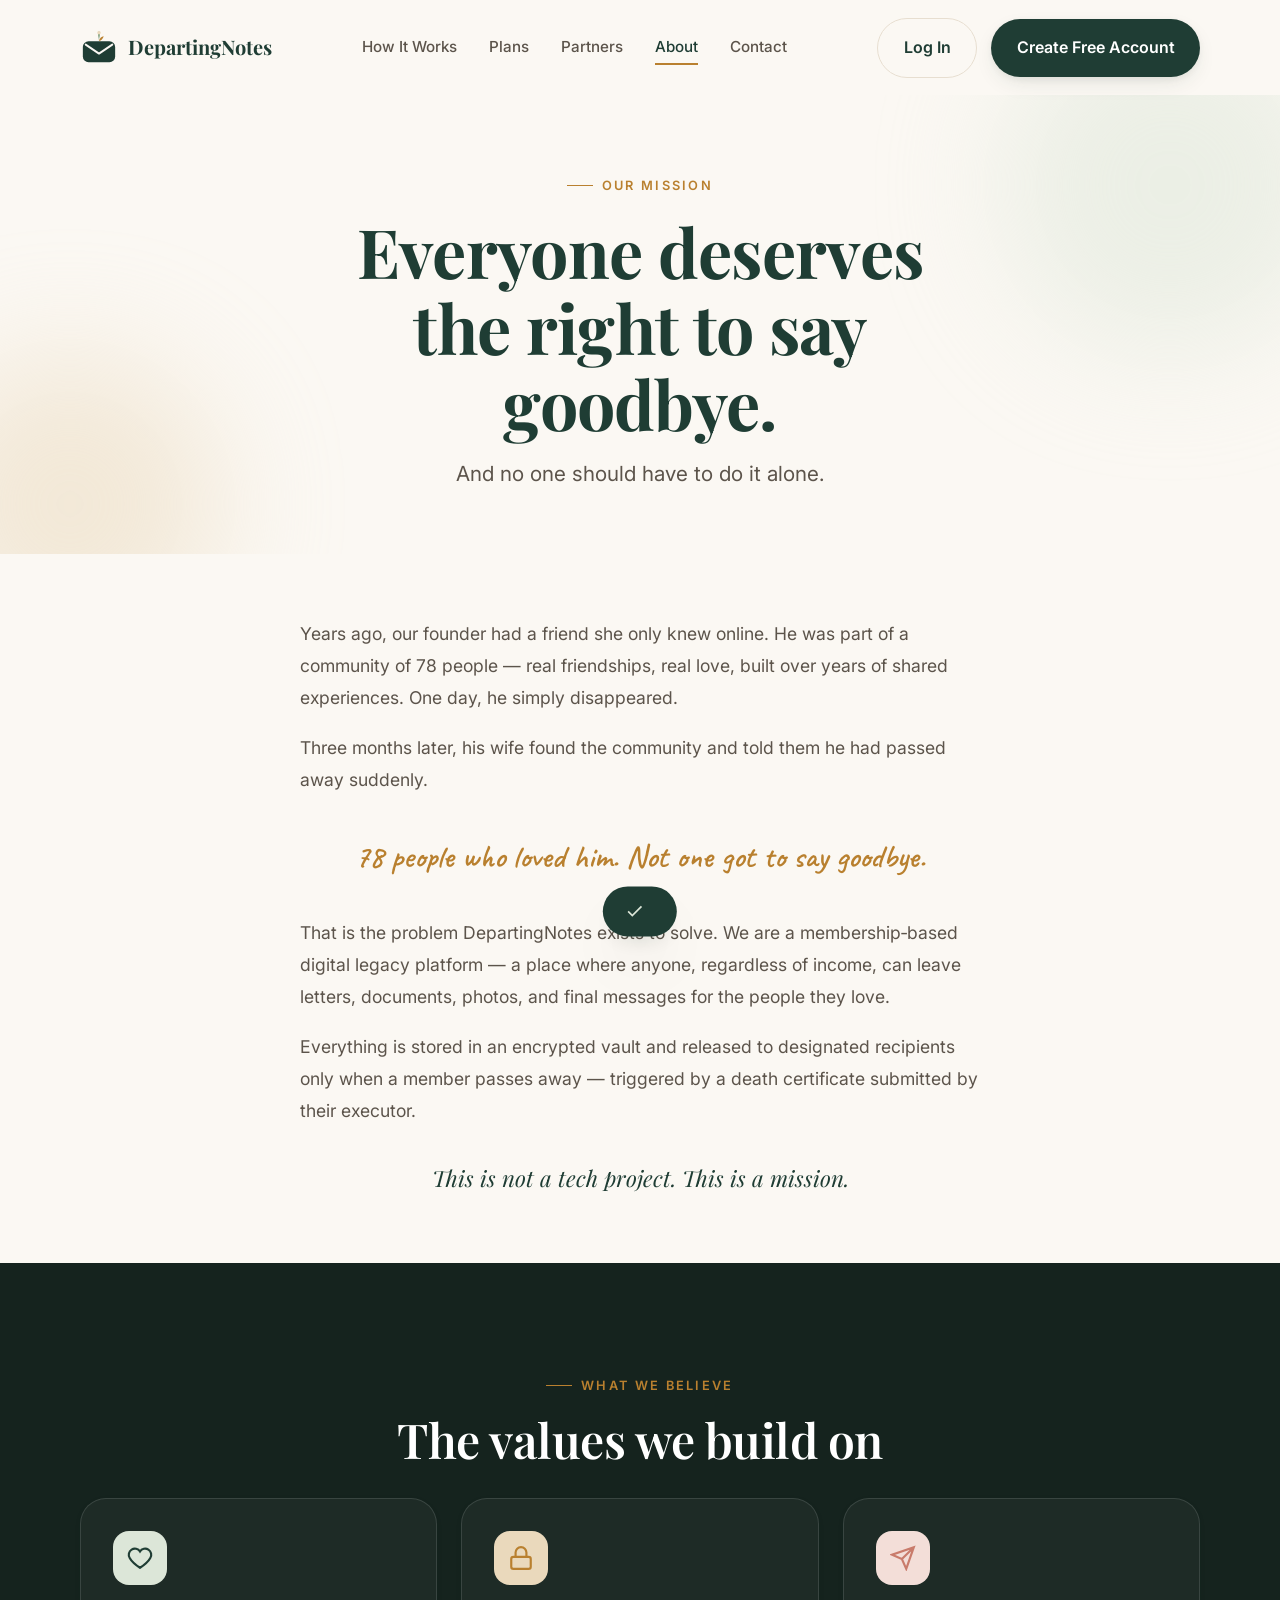
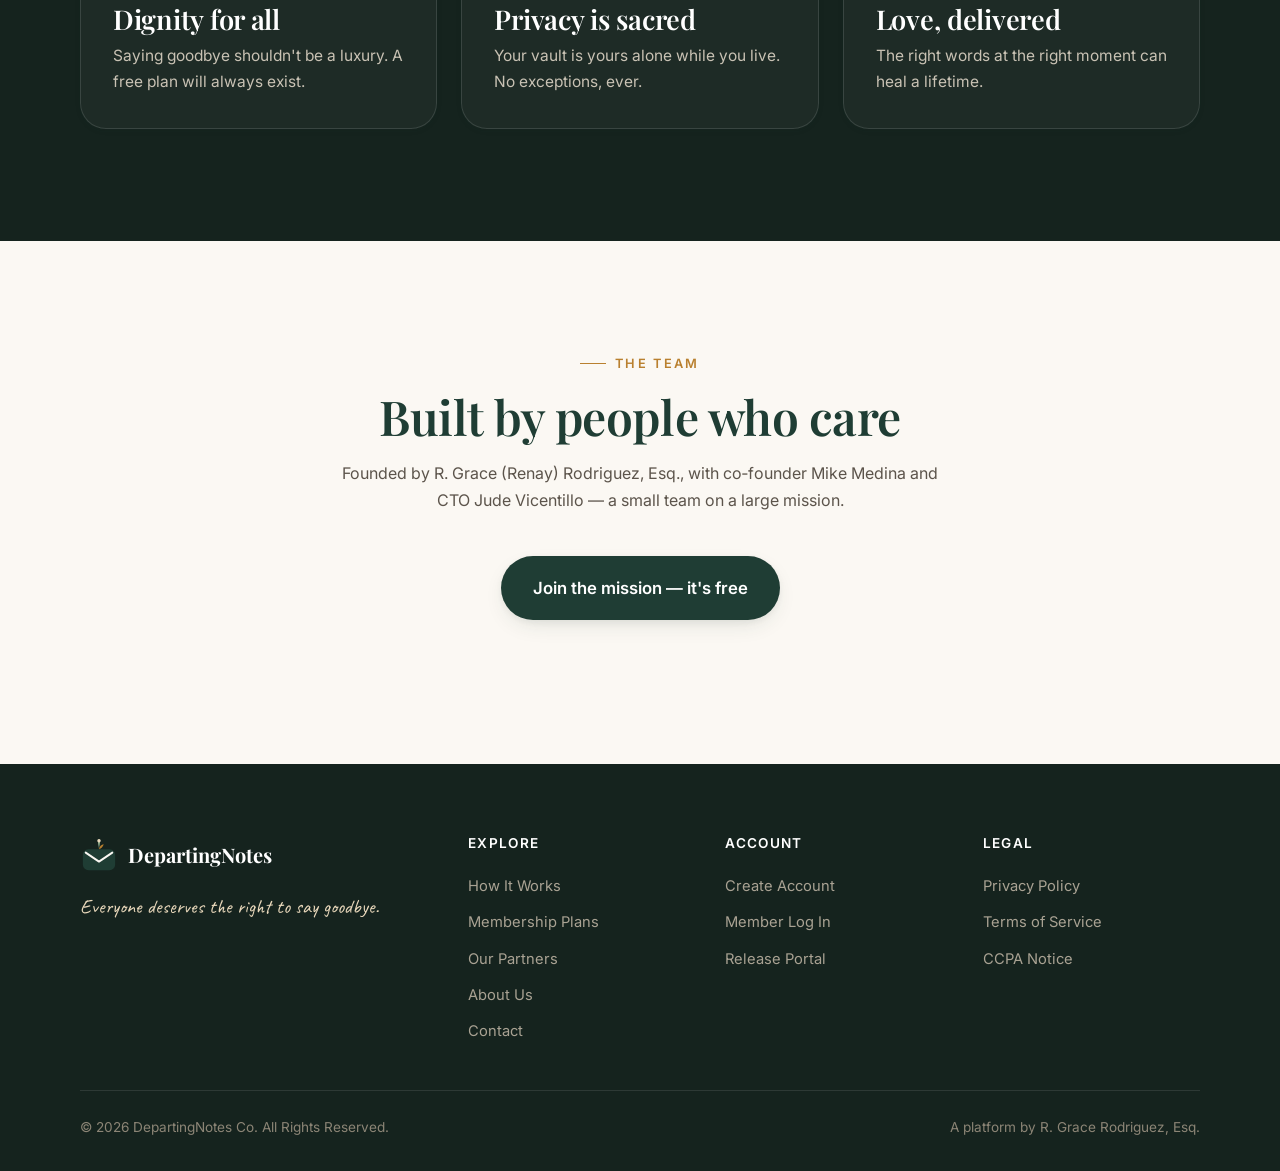
==== about.html @ be979918 "Initial commit: DepartingNotes website base Build the complete marketing-site base for DepartingNote" ====
<!DOCTYPE html>
<html lang="en">
<head>
<meta charset="UTF-8">
<meta name="viewport" content="width=device-width, initial-scale=1">
<title>About Us — DepartingNotes</title>
<meta name="description" content="Everyone deserves the right to say goodbye. The story behind DepartingNotes and the mission that drives us.">
<link rel="icon" href="assets/img/logo.svg" type="image/svg+xml">
<link rel="stylesheet" href="assets/css/styles.css">
</head>
<body>
<header class="site-header">
  <div class="wrap nav">
    <a href="index.html" class="brand" aria-label="DepartingNotes home"><svg class="mark" viewBox="0 0 40 40" fill="none" aria-hidden="true"><rect x="3" y="14" width="34" height="22" rx="6" fill="#1F3D34"/><path d="M6 17.5 20 27l14-9.5" stroke="#FBF8F3" stroke-width="2" stroke-linecap="round" stroke-linejoin="round"/><path d="M20 14c0-4 2.4-6.8 0-11-2.4 4.2 0 7 0 11Z" fill="#8BA888"/><path d="M20 14c.2-3 2.6-4.6 5-5.2-1 2.8-2.6 4.4-5 5.2Z" fill="#B9802F"/><circle cx="20" cy="5" r="1.8" fill="#EAD9BC"/></svg> DepartingNotes</a>
    <nav class="nav-links" aria-label="Primary"><a href="how-it-works.html">How It Works</a><a href="plans.html">Plans</a><a href="partners.html">Partners</a><a href="about.html" class="active">About</a><a href="contact.html">Contact</a></nav>
    <div class="nav-actions"><a href="login.html" class="btn btn-ghost">Log In</a><a href="register.html" class="btn btn-primary">Create Free Account</a><button class="nav-toggle" aria-label="Open menu" aria-expanded="false"><svg viewBox="0 0 24 24" fill="none" stroke="currentColor" stroke-width="2" stroke-linecap="round"><path d="M4 7h16M4 12h16M4 17h16"/></svg></button></div>
  </div>
</header>

<main>
<section class="page-hero">
  <div class="ambient a1"></div><div class="ambient a2"></div>
  <div class="wrap head-block center reveal">
    <span class="eyebrow">Our mission</span>
    <h1>Everyone deserves<br>the right to say goodbye.</h1>
    <p class="lede">And no one should have to do it alone.</p>
  </div>
</section>

<section class="section-tight">
  <div class="wrap" style="max-width:760px">
    <div class="reveal" style="font-size:1.1rem; line-height:1.8; color:var(--text-soft)">
      <p style="margin-bottom:1.2rem">Years ago, our founder had a friend she only knew online. He was part of a community of 78 people — real friendships, real love, built over years of shared experiences. One day, he simply disappeared.</p>
      <p style="margin-bottom:1.2rem">Three months later, his wife found the community and told them he had passed away suddenly.</p>
      <p class="hand center" style="font-size:2rem; margin:2rem 0">78 people who loved him. Not one got to say goodbye.</p>
      <p style="margin-bottom:1.2rem">That is the problem DepartingNotes exists to solve. We are a membership‑based digital legacy platform — a place where anyone, regardless of income, can leave letters, documents, photos, and final messages for the people they love.</p>
      <p style="margin-bottom:1.2rem">Everything is stored in an encrypted vault and released to designated recipients only when a member passes away — triggered by a death certificate submitted by their executor.</p>
      <p style="font-family:var(--font-display); font-size:1.4rem; color:var(--forest); font-style:italic; text-align:center; margin-top:2rem">This is not a tech project. This is a mission.</p>
    </div>
  </div>
</section>

<section class="bg-dark">
  <div class="wrap">
    <div class="head-block center reveal mb-2"><span class="eyebrow">What we believe</span><h2>The values we build on</h2></div>
    <div class="grid grid-3">
      <div class="card reveal" data-d="1" style="background:rgba(255,255,255,.04); border-color:rgba(255,255,255,.12)"><div class="icon-badge"><svg viewBox="0 0 24 24" fill="none" stroke="currentColor" stroke-width="2"><path d="M12 21s-7-4.5-9.5-9A5 5 0 0 1 12 6a5 5 0 0 1 9.5 6c-2.5 4.5-9.5 9-9.5 9Z"/></svg></div><h3 style="color:#fff">Dignity for all</h3><p>Saying goodbye shouldn't be a luxury. A free plan will always exist.</p></div>
      <div class="card reveal" data-d="2" style="background:rgba(255,255,255,.04); border-color:rgba(255,255,255,.12)"><div class="icon-badge gold"><svg viewBox="0 0 24 24" fill="none" stroke="currentColor" stroke-width="2"><rect x="3" y="11" width="18" height="11" rx="2"/><path d="M7 11V7a5 5 0 0 1 10 0v4"/></svg></div><h3 style="color:#fff">Privacy is sacred</h3><p>Your vault is yours alone while you live. No exceptions, ever.</p></div>
      <div class="card reveal" data-d="3" style="background:rgba(255,255,255,.04); border-color:rgba(255,255,255,.12)"><div class="icon-badge rose"><svg viewBox="0 0 24 24" fill="none" stroke="currentColor" stroke-width="2"><path d="M22 2 11 13M22 2l-7 20-4-9-9-4 20-7Z"/></svg></div><h3 style="color:#fff">Love, delivered</h3><p>The right words at the right moment can heal a lifetime.</p></div>
    </div>
  </div>
</section>

<section>
  <div class="wrap head-block center reveal">
    <span class="eyebrow">The team</span>
    <h2>Built by people who care</h2>
    <p>Founded by R. Grace (Renay) Rodriguez, Esq., with co‑founder Mike Medina and CTO Jude Vicentillo — a small team on a large mission.</p>
    <div class="hero-cta" style="justify-content:center; margin-top:1.6rem"><a href="register.html" class="btn btn-primary btn-lg">Join the mission — it's free</a></div>
  </div>
</section>
</main>

<footer class="site-footer">
  <div class="wrap">
    <div class="footer-grid">
      <div><a href="index.html" class="brand"><svg class="mark" viewBox="0 0 40 40" fill="none" aria-hidden="true"><rect x="3" y="14" width="34" height="22" rx="6" fill="#1F3D34"/><path d="M6 17.5 20 27l14-9.5" stroke="#FBF8F3" stroke-width="2" stroke-linecap="round" stroke-linejoin="round"/><path d="M20 14c0-4 2.4-6.8 0-11-2.4 4.2 0 7 0 11Z" fill="#8BA888"/><path d="M20 14c.2-3 2.6-4.6 5-5.2-1 2.8-2.6 4.4-5 5.2Z" fill="#B9802F"/><circle cx="20" cy="5" r="1.8" fill="#EAD9BC"/></svg> DepartingNotes</a><p class="footer-tag mt-1">Everyone deserves the right to say goodbye.</p></div>
      <div class="footer-col"><h4>Explore</h4><a href="how-it-works.html">How It Works</a><a href="plans.html">Membership Plans</a><a href="partners.html">Our Partners</a><a href="about.html">About Us</a><a href="contact.html">Contact</a></div>
      <div class="footer-col"><h4>Account</h4><a href="register.html">Create Account</a><a href="login.html">Member Log In</a><a href="release.html">Release Portal</a></div>
      <div class="footer-col"><h4>Legal</h4><a href="privacy.html">Privacy Policy</a><a href="terms.html">Terms of Service</a><a href="ccpa.html">CCPA Notice</a></div>
    </div>
    <div class="footer-bottom"><span>© <span data-year>2026</span> DepartingNotes Co. All Rights Reserved.</span><span>A platform by R. Grace Rodriguez, Esq.</span></div>
  </div>
</footer>
<div class="toast" id="toast" role="status" aria-live="polite"><svg viewBox="0 0 24 24" fill="none" stroke="currentColor" stroke-width="2"><path d="M20 6 9 17l-5-5"/></svg><span class="msg"></span></div>
<script src="assets/js/main.js"></script>
</body>
</html>
---- assets/css/styles.css ----
/* ============================================================
   DepartingNotes.com — "Letters & Light" Design System
   Custom, dependency-free. Warm editorial / premium / human.
   ============================================================ */

/* ---------- Fonts ---------- */
@import url('https://fonts.googleapis.com/css2?family=Playfair+Display:ital,wght@0,400;0,500;0,600;0,700;1,400;1,500&family=Caveat:wght@500;600;700&family=Inter:wght@300;400;500;600;700&display=swap');

/* ---------- Tokens ---------- */
:root{
  --paper:#FBF8F3; --paper-2:#F4EDE1; --surface:#FFFFFF; --ink-deep:#15231E;
  --forest:#1F3D34; --forest-600:#356B59; --sage:#8BA888; --sage-soft:#DCE6D8;
  --gold:#B9802F; --gold-soft:#EAD9BC; --rose:#C97B6B;
  --text:#2B2622; --text-soft:#5C544B; --text-mute:#8A8175; --border:#E7DED0;

  --font-display:'Playfair Display',Georgia,'Times New Roman',serif;
  --font-hand:'Caveat',cursive;
  --font-body:'Inter',system-ui,-apple-system,Segoe UI,Roboto,sans-serif;

  --r-sm:12px; --r:18px; --r-lg:26px; --r-pill:999px;
  --shadow-sm:0 1px 2px rgba(31,61,52,.06),0 2px 6px rgba(31,61,52,.05);
  --shadow:0 8px 24px -8px rgba(31,61,52,.16),0 2px 8px rgba(31,61,52,.06);
  --shadow-lg:0 30px 60px -20px rgba(21,35,30,.28),0 12px 24px -12px rgba(31,61,52,.16);
  --glow-gold:0 0 0 1px rgba(185,128,47,.25),0 10px 30px -8px rgba(185,128,47,.35);
  --maxw:1200px;
  --ease:cubic-bezier(.22,.61,.36,1);
}

/* ---------- Reset ---------- */
*,*::before,*::after{box-sizing:border-box}
*{margin:0}
html{scroll-behavior:smooth;-webkit-text-size-adjust:100%}
@media (prefers-reduced-motion:reduce){html{scroll-behavior:auto}}
body{
  font-family:var(--font-body); color:var(--text); background:var(--paper);
  line-height:1.7; font-size:16px; -webkit-font-smoothing:antialiased;
  text-rendering:optimizeLegibility; overflow-x:hidden;
}
img,svg{display:block; max-width:100%}
a{color:inherit; text-decoration:none}
button{font:inherit; cursor:pointer; border:none; background:none; color:inherit}
ul{list-style:none; padding:0}
:focus-visible{outline:3px solid var(--gold); outline-offset:3px; border-radius:6px}

/* ---------- Typography ---------- */
h1,h2,h3,h4{font-family:var(--font-display); font-weight:600; line-height:1.12; color:var(--forest); letter-spacing:-.01em}
h1{font-size:clamp(2.5rem,6vw,4.25rem); font-weight:700}
h2{font-size:clamp(1.9rem,4vw,3rem)}
h3{font-size:clamp(1.3rem,2.4vw,1.7rem)}
p{color:var(--text-soft)}
.lede{font-size:clamp(1.1rem,2vw,1.3rem); color:var(--text-soft); line-height:1.6}
.hand{font-family:var(--font-hand); color:var(--gold); font-weight:600}
.eyebrow{font-family:var(--font-body); font-weight:600; font-size:.8rem; letter-spacing:.18em;
  text-transform:uppercase; color:var(--gold); display:inline-flex; align-items:center; gap:.55rem}
.eyebrow::before{content:""; width:26px; height:1.5px; background:var(--gold); display:inline-block}
.serif-italic{font-style:italic}

/* ---------- Layout ---------- */
.wrap{width:100%; max-width:var(--maxw); margin-inline:auto; padding-inline:clamp(1.25rem,4vw,2.5rem)}
section{padding-block:clamp(4rem,9vw,7rem)}
.section-tight{padding-block:clamp(2.5rem,5vw,4rem)}
.bg-paper-2{background:var(--paper-2)}
.bg-dark{background:var(--ink-deep); color:#EFE9DE}
.bg-dark h1,.bg-dark h2,.bg-dark h3{color:#fff}
.bg-dark p{color:#C9C2B4}
.center{text-align:center}
.head-block{max-width:680px; margin-inline:auto}
.head-block.center{display:flex; flex-direction:column; align-items:center; gap:1rem}
.stack-sm>*+*{margin-top:.75rem}

/* ---------- Buttons ---------- */
.btn{display:inline-flex; align-items:center; justify-content:center; gap:.55rem;
  font-weight:600; font-size:1rem; padding:.95rem 1.6rem; border-radius:var(--r-pill);
  min-height:52px; transition:transform .25s var(--ease),box-shadow .25s var(--ease),background .25s; will-change:transform}
.btn svg{width:18px; height:18px}
.btn-primary{background:var(--forest); color:#fff; box-shadow:var(--shadow)}
.btn-primary:hover{transform:translateY(-2px); box-shadow:var(--shadow-lg),0 0 0 4px var(--sage-soft)}
.btn-gold{background:var(--gold); color:#fff; box-shadow:var(--shadow)}
.btn-gold:hover{transform:translateY(-2px); box-shadow:var(--glow-gold)}
.btn-ghost{background:transparent; color:var(--forest); border:1.5px solid var(--border)}
.btn-ghost:hover{border-color:var(--forest); background:var(--surface); transform:translateY(-2px)}
.btn-light{background:#fff; color:var(--forest)}
.btn-light:hover{transform:translateY(-2px); box-shadow:var(--shadow-lg)}
.btn-block{width:100%}
.btn-lg{padding:1.1rem 2rem; font-size:1.05rem; min-height:58px}
.link-arrow{display:inline-flex; align-items:center; gap:.4rem; font-weight:600; color:var(--forest)}
.link-arrow svg{width:16px; height:16px; transition:transform .25s var(--ease)}
.link-arrow:hover svg{transform:translateX(4px)}
.link-arrow:hover{color:var(--gold)}

/* ---------- Header / Nav ---------- */
.site-header{position:sticky; top:0; z-index:100; transition:background .3s,box-shadow .3s,padding .3s}
.site-header.scrolled{background:rgba(251,248,243,.85); backdrop-filter:blur(14px); box-shadow:0 1px 0 var(--border)}
.nav{display:flex; align-items:center; justify-content:space-between; gap:1.5rem; padding-block:1.1rem}
.brand{display:flex; align-items:center; gap:.65rem; font-family:var(--font-display);
  font-weight:700; font-size:1.25rem; color:var(--forest)}
.brand .mark{width:38px; height:38px; flex:none}
.nav-links{display:flex; align-items:center; gap:2rem}
.nav-links a{font-size:.95rem; font-weight:500; color:var(--text-soft); position:relative; padding-block:.3rem}
.nav-links a::after{content:""; position:absolute; left:0; bottom:0; height:2px; width:0; background:var(--gold); transition:width .3s var(--ease)}
.nav-links a:hover{color:var(--forest)} .nav-links a:hover::after{width:100%}
.nav-links a.active{color:var(--forest)} .nav-links a.active::after{width:100%}
.nav-actions{display:flex; align-items:center; gap:.85rem}
.nav-toggle{display:none; width:46px; height:46px; border-radius:12px; align-items:center; justify-content:center; color:var(--forest)}
.nav-toggle svg{width:26px; height:26px}

/* ---------- Hero ---------- */
.hero{position:relative; overflow:hidden; padding-block:clamp(3rem,7vw,5.5rem) clamp(4rem,9vw,7rem)}
.hero-grid{display:grid; grid-template-columns:1.05fr .95fr; gap:clamp(2rem,5vw,4rem); align-items:center}
.hero h1{margin-block:1rem .9rem}
.hero h1 .accent{color:var(--gold); font-style:italic}
.hero .lede{max-width:30ch}
.hero-cta{display:flex; flex-wrap:wrap; gap:1rem; margin-top:2rem}
.hero-trust{display:flex; align-items:center; gap:1.3rem; margin-top:2.2rem; flex-wrap:wrap; color:var(--text-mute); font-size:.88rem}
.hero-trust span{display:inline-flex; align-items:center; gap:.45rem}
.hero-trust svg{width:16px; height:16px; color:var(--sage)}

/* Hero letter card visual */
.letter-card{position:relative; background:var(--surface); border-radius:var(--r-lg); padding:2.4rem;
  box-shadow:var(--shadow-lg); border:1px solid var(--border); transform:rotate(-1.4deg)}
.letter-card::before{content:""; position:absolute; inset:0; border-radius:inherit;
  background:repeating-linear-gradient(transparent,transparent 37px,rgba(139,168,136,.18) 38px); opacity:.6; pointer-events:none}
.letter-card .to{font-size:.8rem; letter-spacing:.1em; text-transform:uppercase; color:var(--text-mute)}
.letter-card .body-line{font-family:var(--font-display); color:var(--forest); font-size:1.15rem; line-height:1.9; margin-top:.4rem}
.letter-card .sign{font-family:var(--font-hand); font-size:2rem; color:var(--gold); margin-top:1.2rem}
.letter-card .wax{position:absolute; right:-18px; bottom:-18px; width:78px; height:78px; filter:drop-shadow(0 8px 16px rgba(201,123,107,.4))}
.hero-float{position:absolute; background:var(--surface); border:1px solid var(--border); box-shadow:var(--shadow);
  border-radius:16px; padding:.7rem 1rem; display:flex; align-items:center; gap:.6rem; font-size:.85rem; font-weight:600; color:var(--forest)}
.hero-float svg{width:30px; height:30px; padding:6px; border-radius:9px; background:var(--sage-soft); color:var(--forest)}
.hero-float.f1{top:6%; left:-4%} .hero-float.f2{bottom:4%; left:8%}
.hero-visual{position:relative}
.hero-bloom{position:absolute; width:120%; height:120%; left:-10%; top:-10%; z-index:-1;
  background:radial-gradient(circle at 60% 40%,rgba(234,217,188,.55),transparent 60%); filter:blur(10px)}

/* Decorative ambient blobs */
.ambient{position:absolute; border-radius:50%; filter:blur(60px); z-index:0; pointer-events:none; opacity:.5}
.ambient.a1{width:340px; height:340px; background:var(--sage-soft); top:-80px; right:-60px}
.ambient.a2{width:300px; height:300px; background:var(--gold-soft); bottom:-100px; left:-80px}

/* ---------- Cards & grids ---------- */
.grid{display:grid; gap:1.5rem}
.grid-2{grid-template-columns:repeat(2,1fr)}
.grid-3{grid-template-columns:repeat(3,1fr)}
.grid-4{grid-template-columns:repeat(4,1fr)}
.card{background:var(--surface); border:1px solid var(--border); border-radius:var(--r-lg);
  padding:2rem; box-shadow:var(--shadow-sm); transition:transform .35s var(--ease),box-shadow .35s var(--ease),border-color .35s}
.card:hover{transform:translateY(-6px); box-shadow:var(--shadow); border-color:var(--sage)}
.card .icon-badge{width:54px; height:54px; border-radius:16px; display:flex; align-items:center; justify-content:center;
  background:var(--sage-soft); color:var(--forest); margin-bottom:1.2rem}
.card .icon-badge.gold{background:var(--gold-soft); color:var(--gold)}
.card .icon-badge.rose{background:#F3DED8; color:var(--rose)}
.card .icon-badge svg{width:26px; height:26px}
.card h3{margin-bottom:.5rem}
.card p{font-size:.97rem}

/* Step (How it works) */
.steps{counter-reset:step}
.step{position:relative; padding-left:0}
.step .num{font-family:var(--font-display); font-size:1.05rem; font-weight:700; color:#fff; width:42px; height:42px;
  background:var(--forest); border-radius:50%; display:flex; align-items:center; justify-content:center; margin-bottom:1.2rem; box-shadow:var(--shadow)}
.step .icon-badge.gold .num{background:var(--gold)}
.step-emoji{font-size:1.9rem}

/* ---------- Testimonials ---------- */
.quote-card{background:var(--surface); border:1px solid var(--border); border-radius:var(--r-lg); padding:2.2rem; box-shadow:var(--shadow-sm); display:flex; flex-direction:column; gap:1.2rem; height:100%}
.quote-card .stars{display:flex; gap:3px; color:var(--gold)}
.quote-card .stars svg{width:18px; height:18px; fill:var(--gold)}
.quote-card blockquote{font-family:var(--font-display); font-size:1.18rem; line-height:1.55; color:var(--forest); font-style:italic}
.quote-card .who{display:flex; align-items:center; gap:.8rem; margin-top:auto}
.quote-card .avatar{width:46px; height:46px; border-radius:50%; background:var(--sage-soft); color:var(--forest);
  display:flex; align-items:center; justify-content:center; font-weight:700; font-family:var(--font-display)}
.quote-card .who b{color:var(--text); display:block; font-size:.95rem}
.quote-card .who span{color:var(--text-mute); font-size:.85rem}

/* ---------- Stats / ticker ---------- */
.stats{display:flex; flex-wrap:wrap; gap:clamp(1.5rem,5vw,4rem); justify-content:center}
.stat{text-align:center}
.stat .n{font-family:var(--font-display); font-size:clamp(2.2rem,5vw,3.2rem); font-weight:700; color:var(--gold); line-height:1}
.stat .l{color:var(--text-mute); font-size:.92rem; margin-top:.4rem}
.bg-dark .stat .n{color:var(--gold-soft)} .bg-dark .stat .l{color:#C9C2B4}

/* ---------- Pricing ---------- */
.plan-toggle{display:inline-flex; align-items:center; gap:.5rem; background:var(--surface); border:1px solid var(--border);
  border-radius:var(--r-pill); padding:.35rem; box-shadow:var(--shadow-sm)}
.plan-toggle button{padding:.6rem 1.3rem; border-radius:var(--r-pill); font-weight:600; font-size:.92rem; color:var(--text-soft); transition:.25s}
.plan-toggle button.active{background:var(--forest); color:#fff; box-shadow:var(--shadow-sm)}
.save-pill{background:var(--sage-soft); color:var(--forest); font-size:.72rem; font-weight:700; padding:.2rem .55rem; border-radius:var(--r-pill); letter-spacing:.03em}
.plans-grid{display:grid; grid-template-columns:repeat(4,1fr); gap:1.25rem; align-items:stretch}
.plan{background:var(--surface); border:1px solid var(--border); border-radius:var(--r-lg); padding:2rem 1.7rem;
  display:flex; flex-direction:column; box-shadow:var(--shadow-sm); position:relative; transition:transform .35s var(--ease),box-shadow .35s}
.plan:hover{transform:translateY(-6px); box-shadow:var(--shadow)}
.plan.featured{border-color:var(--gold); box-shadow:var(--glow-gold); transform:scale(1.02)}
.plan.featured:hover{transform:scale(1.02) translateY(-6px)}
.plan .tag{position:absolute; top:-13px; left:50%; transform:translateX(-50%); background:var(--gold); color:#fff;
  font-size:.72rem; font-weight:700; letter-spacing:.08em; text-transform:uppercase; padding:.35rem .9rem; border-radius:var(--r-pill); white-space:nowrap}
.plan h3{color:var(--forest); margin-bottom:.2rem}
.plan .price{font-family:var(--font-display); font-size:2.6rem; font-weight:700; color:var(--text); line-height:1; margin-top:.6rem}
.plan .price small{font-size:.95rem; font-weight:500; color:var(--text-mute); font-family:var(--font-body)}
.plan .per{font-size:.82rem; color:var(--text-mute); margin-top:.3rem; min-height:1.2em}
.plan .cardfee{font-size:.78rem; color:var(--gold); font-weight:600; margin-top:.5rem}
.plan ul{margin:1.4rem 0; display:flex; flex-direction:column; gap:.7rem; flex:1}
.plan li{display:flex; align-items:flex-start; gap:.6rem; font-size:.9rem; color:var(--text-soft)}
.plan li svg{width:18px; height:18px; flex:none; margin-top:2px; color:var(--sage)}
.plan li.off{color:var(--text-mute); opacity:.55} .plan li.off svg{color:var(--text-mute)}

/* ---------- Feature comparison table ---------- */
.cmp-table{width:100%; border-collapse:separate; border-spacing:0; font-size:.92rem; background:var(--surface); border-radius:var(--r-lg); overflow:hidden; box-shadow:var(--shadow-sm); border:1px solid var(--border)}
.cmp-table th,.cmp-table td{padding:1rem 1.1rem; text-align:center; border-bottom:1px solid var(--border)}
.cmp-table thead th{background:var(--forest); color:#fff; font-family:var(--font-display); font-weight:600; font-size:1rem; position:sticky; top:72px}
.cmp-table thead th.feat{background:var(--ink-deep)}
.cmp-table th[scope=row]{text-align:left; font-weight:500; color:var(--text); font-family:var(--font-body)}
.cmp-table tbody tr:nth-child(even){background:var(--paper)}
.cmp-table td.yes{color:var(--sage)} .cmp-table td.no{color:var(--border)}
.cmp-table td svg{width:20px; height:20px; margin-inline:auto}
.cmp-table .price-row td{font-family:var(--font-display); font-weight:700; color:var(--forest); font-size:1.05rem}
.cmp-highlight{box-shadow:inset 3px 0 0 var(--gold),inset -3px 0 0 var(--gold)}

/* ---------- Tribes / partner ---------- */
.tribe-visual{display:flex; flex-wrap:wrap; gap:.6rem}
.tribe-avatar{width:54px; height:54px; border-radius:50%; border:3px solid var(--surface); background:var(--sage-soft);
  display:flex; align-items:center; justify-content:center; font-family:var(--font-display); font-weight:700; color:var(--forest); margin-left:-14px; box-shadow:var(--shadow-sm)}
.tribe-avatar:first-child{margin-left:0}
.partner-card{display:flex; gap:1.4rem; align-items:flex-start}
.partner-card .ph{width:72px; height:72px; border-radius:18px; flex:none; background:var(--forest); color:var(--gold-soft);
  display:flex; align-items:center; justify-content:center; font-family:var(--font-display); font-size:1.5rem; font-weight:700}

/* ---------- CTA band ---------- */
.cta-band{position:relative; overflow:hidden; text-align:center; background:linear-gradient(135deg,var(--forest),var(--ink-deep)); color:#fff; border-radius:var(--r-lg); padding:clamp(3rem,7vw,5rem)}
.cta-band h2{color:#fff} .cta-band p{color:#CFE0D0; max-width:48ch; margin-inline:auto}
.cta-band .candle{position:absolute; opacity:.18; pointer-events:none}

/* ---------- Forms ---------- */
.field{display:flex; flex-direction:column; gap:.4rem; margin-bottom:1.1rem}
.field label{font-weight:600; font-size:.9rem; color:var(--text)}
.field label .req{color:var(--rose)}
.field .hint{font-size:.8rem; color:var(--text-mute)}
.field input,.field select,.field textarea{
  font:inherit; font-size:1rem; padding:.85rem 1rem; border:1.5px solid var(--border); border-radius:var(--r-sm);
  background:var(--surface); color:var(--text); width:100%; transition:border-color .2s,box-shadow .2s; min-height:50px}
.field textarea{min-height:120px; resize:vertical}
.field input:focus,.field select:focus,.field textarea:focus{outline:none; border-color:var(--forest); box-shadow:0 0 0 4px var(--sage-soft)}
.field input.invalid,.field select.invalid{border-color:var(--rose); box-shadow:0 0 0 4px #F3DED8}
.field .error{font-size:.82rem; color:#B4453A; display:none; align-items:center; gap:.35rem}
.field .error.show{display:flex}
.checkrow{display:flex; gap:.65rem; align-items:flex-start; font-size:.9rem; color:var(--text-soft); margin-bottom:1rem}
.checkrow input{width:20px; height:20px; margin-top:2px; accent-color:var(--forest); flex:none}
.form-card{background:var(--surface); border:1px solid var(--border); border-radius:var(--r-lg); padding:clamp(1.6rem,4vw,2.6rem); box-shadow:var(--shadow)}
.file-drop{border:2px dashed var(--border); border-radius:var(--r); padding:2rem; text-align:center; color:var(--text-mute); transition:.25s; cursor:pointer}
.file-drop:hover,.file-drop.drag{border-color:var(--forest); background:var(--sage-soft); color:var(--forest)}
.file-drop svg{width:34px; height:34px; margin:0 auto .6rem; color:var(--sage)}

/* Stepper */
.stepper{display:flex; align-items:center; justify-content:center; gap:.5rem; margin-bottom:2rem; flex-wrap:wrap}
.stepper .dot{display:flex; align-items:center; gap:.5rem; font-size:.85rem; font-weight:600; color:var(--text-mute)}
.stepper .dot .b{width:30px; height:30px; border-radius:50%; border:2px solid var(--border); display:flex; align-items:center; justify-content:center; font-size:.85rem}
.stepper .dot.active{color:var(--forest)} .stepper .dot.active .b{background:var(--forest); color:#fff; border-color:var(--forest)}
.stepper .dot.done .b{background:var(--sage); color:#fff; border-color:var(--sage)}
.stepper .bar{width:34px; height:2px; background:var(--border)}

/* ---------- FAQ ---------- */
.faq{max-width:780px; margin-inline:auto}
.faq-item{border-bottom:1px solid var(--border)}
.faq-q{width:100%; display:flex; justify-content:space-between; align-items:center; gap:1rem; padding:1.3rem 0; text-align:left;
  font-family:var(--font-display); font-size:1.12rem; font-weight:600; color:var(--forest)}
.faq-q .chev{width:24px; height:24px; flex:none; transition:transform .3s var(--ease); color:var(--gold)}
.faq-item.open .chev{transform:rotate(180deg)}
.faq-a{max-height:0; overflow:hidden; transition:max-height .4s var(--ease)}
.faq-a p{padding-bottom:1.3rem; color:var(--text-soft)}

/* ---------- Banner / pill ---------- */
.pill{display:inline-flex; align-items:center; gap:.5rem; background:var(--surface); border:1px solid var(--border);
  border-radius:var(--r-pill); padding:.45rem 1rem; font-size:.85rem; font-weight:600; color:var(--forest); box-shadow:var(--shadow-sm)}
.pill svg{width:16px; height:16px; color:var(--gold)}
.notice{background:var(--gold-soft); border:1px solid var(--gold); border-radius:var(--r); padding:1rem 1.2rem; display:flex; gap:.8rem; align-items:flex-start; color:#6B4A18; font-size:.92rem}
.notice svg{width:22px; height:22px; flex:none; color:var(--gold)}

/* ---------- Footer ---------- */
.site-footer{background:var(--ink-deep); color:#C9C2B4; padding-block:clamp(3rem,6vw,4.5rem) 2rem; margin-top:2rem}
.footer-grid{display:grid; grid-template-columns:1.6fr 1fr 1fr 1fr; gap:2.5rem}
.site-footer .brand{color:#fff} .site-footer .brand .mark path[fill="#1F3D34"]{fill:#fff}
.footer-col h4{color:#fff; font-family:var(--font-body); font-size:.85rem; letter-spacing:.1em; text-transform:uppercase; margin-bottom:1.1rem}
.footer-col a{display:block; color:#A9A293; font-size:.92rem; padding-block:.35rem; transition:.2s}
.footer-col a:hover{color:var(--gold-soft)}
.footer-bottom{display:flex; justify-content:space-between; align-items:center; gap:1rem; flex-wrap:wrap;
  border-top:1px solid rgba(255,255,255,.1); margin-top:2.5rem; padding-top:1.6rem; font-size:.85rem; color:#8C8576}
.footer-social{display:flex; gap:.7rem}
.footer-social a{width:40px; height:40px; border-radius:50%; border:1px solid rgba(255,255,255,.15); display:flex; align-items:center; justify-content:center; color:#C9C2B4; transition:.25s}
.footer-social a:hover{background:var(--gold); color:#fff; border-color:var(--gold); transform:translateY(-2px)}
.footer-social svg{width:18px; height:18px}
.footer-tag{font-family:var(--font-hand); color:var(--gold-soft); font-size:1.25rem}

/* ---------- Reveal animation ---------- */
.reveal{opacity:0; transform:translateY(24px); transition:opacity .7s var(--ease),transform .7s var(--ease)}
.reveal.in{opacity:1; transform:none}
.reveal[data-d="1"]{transition-delay:.06s}.reveal[data-d="2"]{transition-delay:.12s}
.reveal[data-d="3"]{transition-delay:.18s}.reveal[data-d="4"]{transition-delay:.24s}
@media (prefers-reduced-motion:reduce){.reveal{opacity:1; transform:none; transition:none}
  .btn:hover,.card:hover,.plan:hover{transform:none}}

/* ---------- Toast ---------- */
.toast{position:fixed; bottom:24px; left:50%; transform:translateX(-50%) translateY(120%); background:var(--forest); color:#fff;
  padding:.95rem 1.4rem; border-radius:var(--r-pill); box-shadow:var(--shadow-lg); font-weight:600; font-size:.95rem; z-index:1000;
  display:flex; gap:.6rem; align-items:center; transition:transform .4s var(--ease); max-width:90vw}
.toast.show{transform:translateX(-50%) translateY(0)} .toast svg{width:20px; height:20px; color:var(--sage-soft)}

/* ---------- Page hero (interior) ---------- */
.page-hero{padding-block:clamp(3rem,7vw,5rem) clamp(2.5rem,5vw,4rem); text-align:center; position:relative; overflow:hidden}
.page-hero .head-block{position:relative; z-index:1}
.breadcrumb{font-size:.85rem; color:var(--text-mute); margin-bottom:.5rem}
.breadcrumb a:hover{color:var(--gold)}

/* ---------- Misc utilities ---------- */
.divider-leaf{display:flex; align-items:center; justify-content:center; gap:1rem; color:var(--sage); margin-block:1rem}
.divider-leaf::before,.divider-leaf::after{content:""; height:1px; width:60px; background:var(--border)}
.muted{color:var(--text-mute)} .small{font-size:.88rem}
.mt-1{margin-top:1rem}.mt-2{margin-top:2rem}.mb-2{margin-bottom:2rem}
.flex{display:flex}.between{justify-content:space-between}.items-center{align-items:center}.gap{gap:1rem}.wrap-flex{flex-wrap:wrap}

/* ============================================================
   Responsive
   ============================================================ */
@media (max-width:980px){
  .hero-grid{grid-template-columns:1fr; gap:3rem}
  .hero-visual{max-width:440px; margin-inline:auto}
  .grid-4{grid-template-columns:repeat(2,1fr)}
  .plans-grid{grid-template-columns:repeat(2,1fr)}
  .plan.featured{transform:none} .plan.featured:hover{transform:translateY(-6px)}
  .footer-grid{grid-template-columns:1fr 1fr}
  .cmp-table thead th{position:static}
}
@media (max-width:760px){
  .nav-links,.nav-actions .btn-ghost{display:none}
  .nav-toggle{display:flex}
  .nav-menu-open .nav-links{display:flex; position:absolute; top:100%; left:0; right:0; flex-direction:column;
    background:var(--surface); padding:1.2rem 1.5rem; gap:.4rem; box-shadow:var(--shadow-lg); border-top:1px solid var(--border)}
  .nav-menu-open .nav-links a{padding:.7rem 0; font-size:1.05rem}
  .grid-3,.grid-2{grid-template-columns:1fr}
  .hero-float{display:none}
  .cmp-wrap{overflow-x:auto; -webkit-overflow-scrolling:touch}
  .cmp-table{min-width:640px}
  .footer-bottom{flex-direction:column; text-align:center}
}
@media (max-width:480px){
  .grid-4,.plans-grid{grid-template-columns:1fr}
  .footer-grid{grid-template-columns:1fr}
  .hero-cta .btn{width:100%}
}
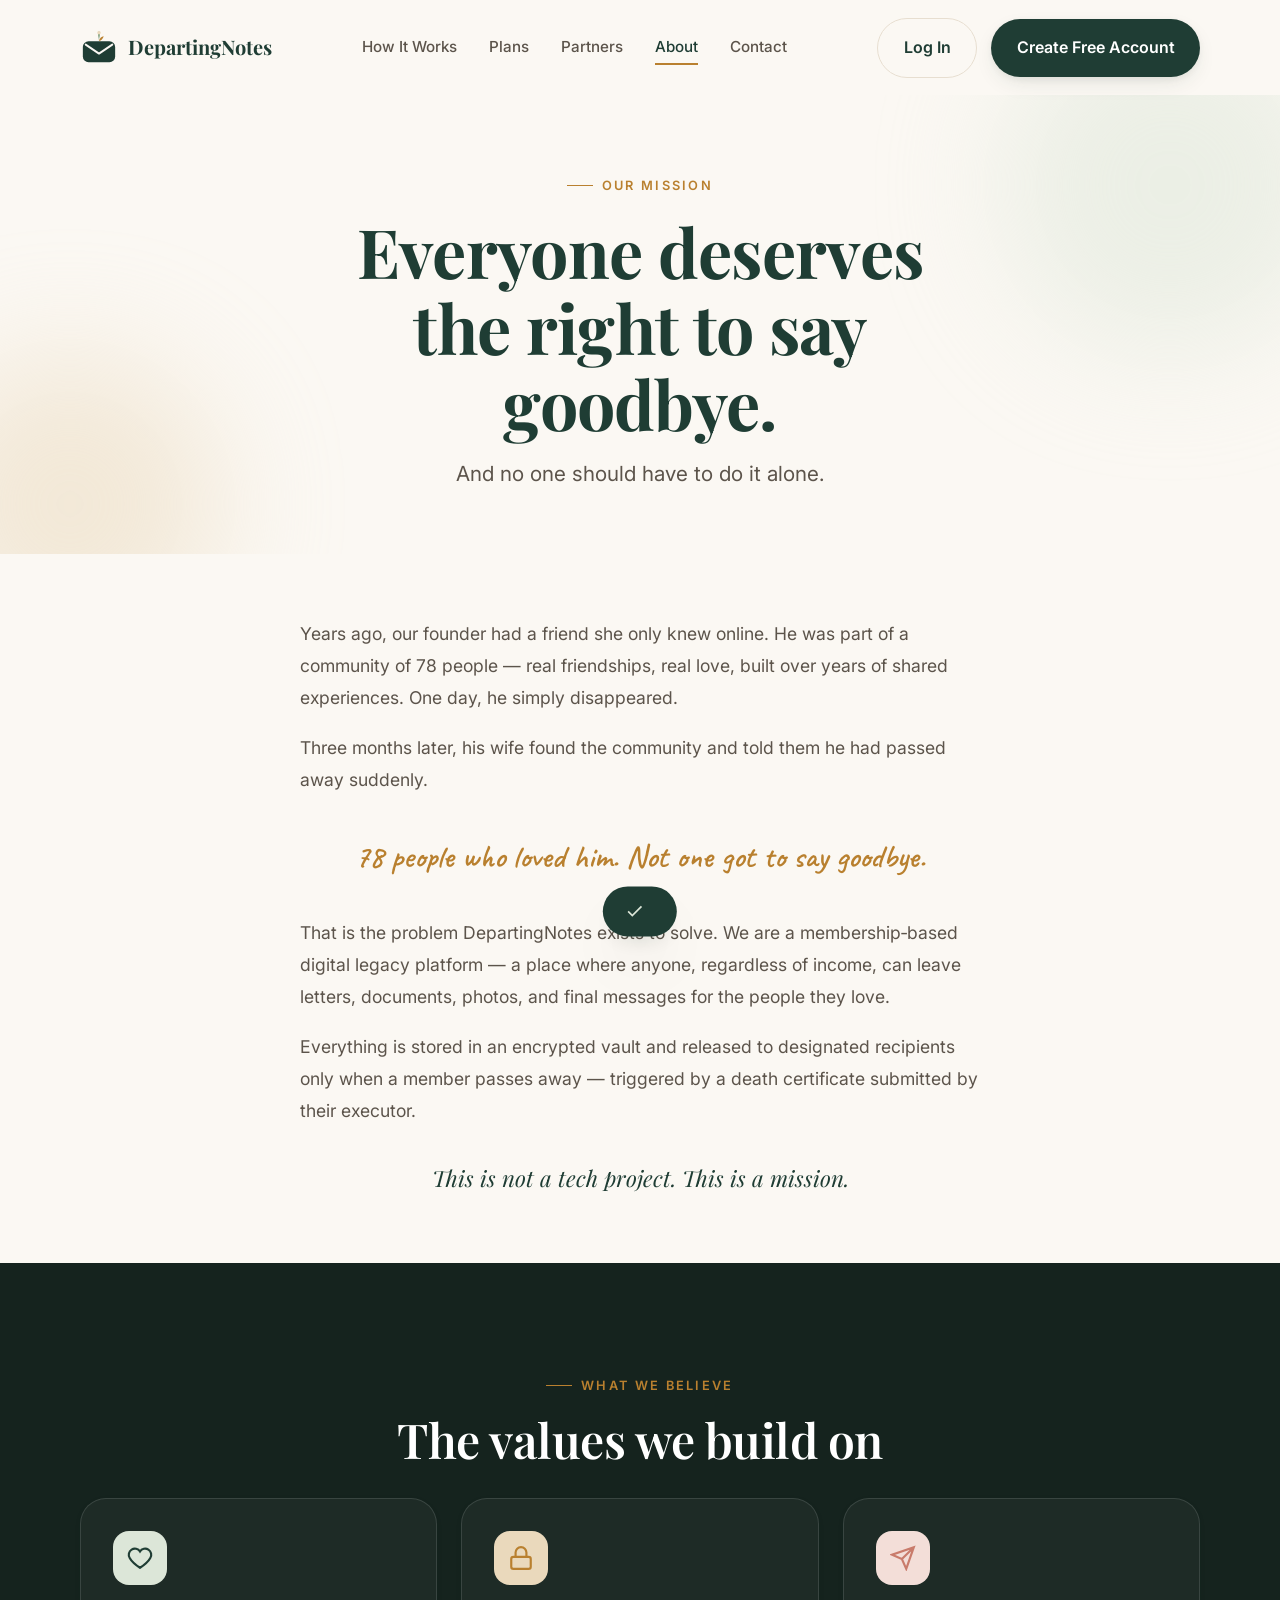
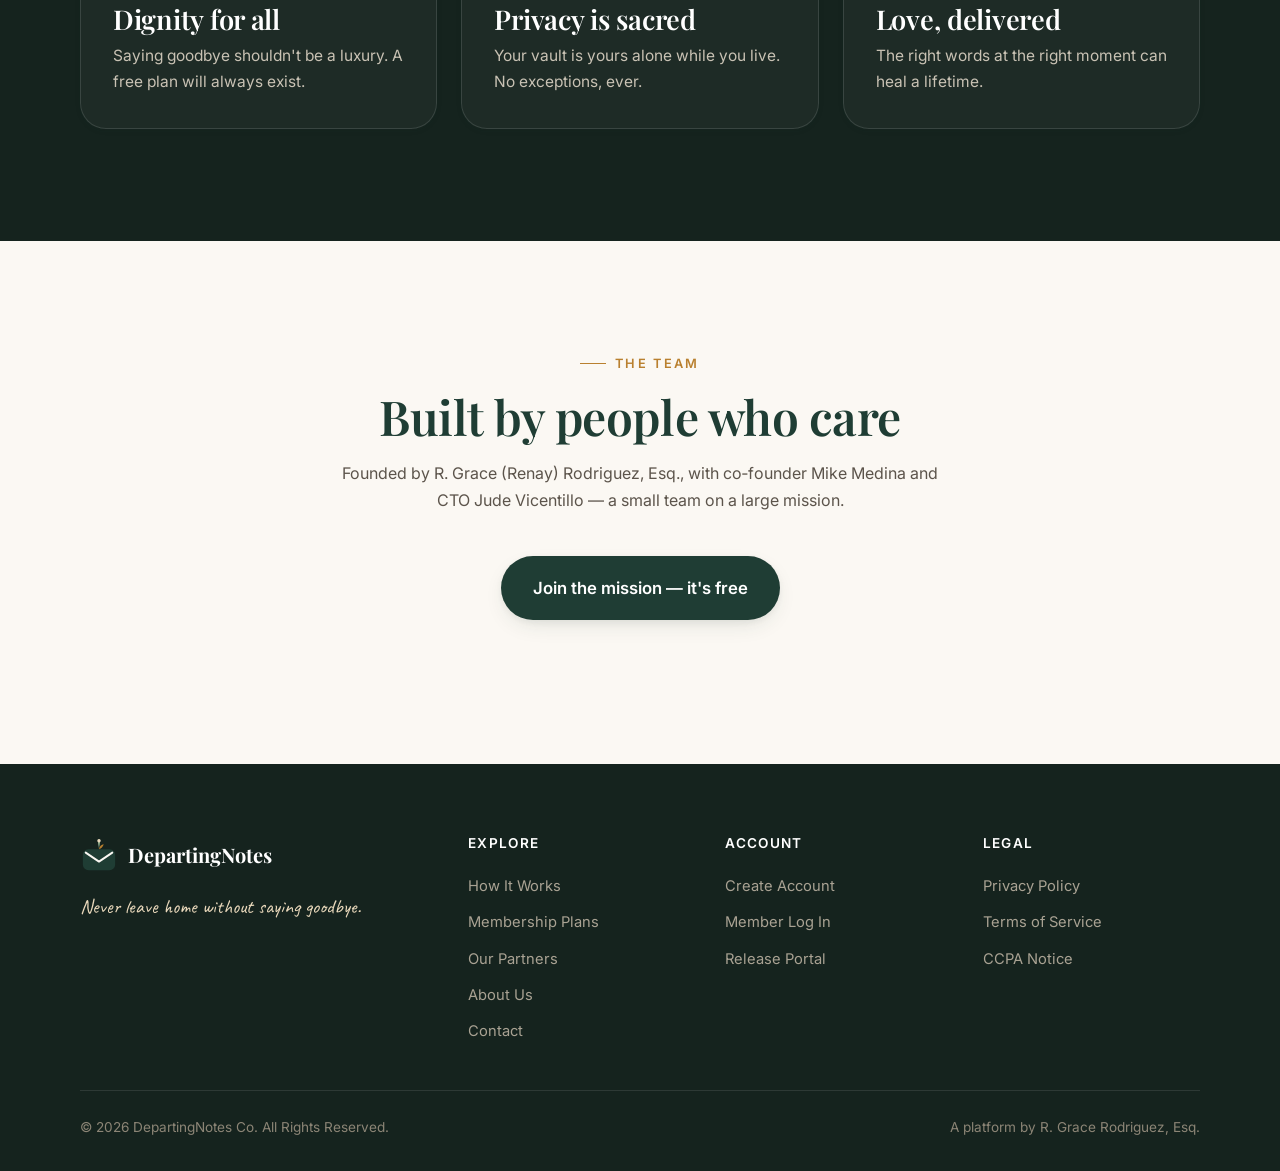
==== commit 063a836d: "Adopt tagline 'Never leave home without saying goodbye.' across site Update footer tagline on all pa" ====
--- a/about.html
+++ b/about.html
@@ -4,7 +4,7 @@
 <meta charset="UTF-8">
 <meta name="viewport" content="width=device-width, initial-scale=1">
 <title>About Us — DepartingNotes</title>
-<meta name="description" content="Everyone deserves the right to say goodbye. The story behind DepartingNotes and the mission that drives us.">
+<meta name="description" content="Never leave home without saying goodbye. The story behind DepartingNotes and the mission that drives us.">
 <link rel="icon" href="assets/img/logo.svg" type="image/svg+xml">
 <link rel="stylesheet" href="assets/css/styles.css">
 </head>
@@ -64,7 +64,7 @@
 <footer class="site-footer">
   <div class="wrap">
     <div class="footer-grid">
-      <div><a href="index.html" class="brand"><svg class="mark" viewBox="0 0 40 40" fill="none" aria-hidden="true"><rect x="3" y="14" width="34" height="22" rx="6" fill="#1F3D34"/><path d="M6 17.5 20 27l14-9.5" stroke="#FBF8F3" stroke-width="2" stroke-linecap="round" stroke-linejoin="round"/><path d="M20 14c0-4 2.4-6.8 0-11-2.4 4.2 0 7 0 11Z" fill="#8BA888"/><path d="M20 14c.2-3 2.6-4.6 5-5.2-1 2.8-2.6 4.4-5 5.2Z" fill="#B9802F"/><circle cx="20" cy="5" r="1.8" fill="#EAD9BC"/></svg> DepartingNotes</a><p class="footer-tag mt-1">Everyone deserves the right to say goodbye.</p></div>
+      <div><a href="index.html" class="brand"><svg class="mark" viewBox="0 0 40 40" fill="none" aria-hidden="true"><rect x="3" y="14" width="34" height="22" rx="6" fill="#1F3D34"/><path d="M6 17.5 20 27l14-9.5" stroke="#FBF8F3" stroke-width="2" stroke-linecap="round" stroke-linejoin="round"/><path d="M20 14c0-4 2.4-6.8 0-11-2.4 4.2 0 7 0 11Z" fill="#8BA888"/><path d="M20 14c.2-3 2.6-4.6 5-5.2-1 2.8-2.6 4.4-5 5.2Z" fill="#B9802F"/><circle cx="20" cy="5" r="1.8" fill="#EAD9BC"/></svg> DepartingNotes</a><p class="footer-tag mt-1">Never leave home without saying goodbye.</p></div>
       <div class="footer-col"><h4>Explore</h4><a href="how-it-works.html">How It Works</a><a href="plans.html">Membership Plans</a><a href="partners.html">Our Partners</a><a href="about.html">About Us</a><a href="contact.html">Contact</a></div>
       <div class="footer-col"><h4>Account</h4><a href="register.html">Create Account</a><a href="login.html">Member Log In</a><a href="release.html">Release Portal</a></div>
       <div class="footer-col"><h4>Legal</h4><a href="privacy.html">Privacy Policy</a><a href="terms.html">Terms of Service</a><a href="ccpa.html">CCPA Notice</a></div>
